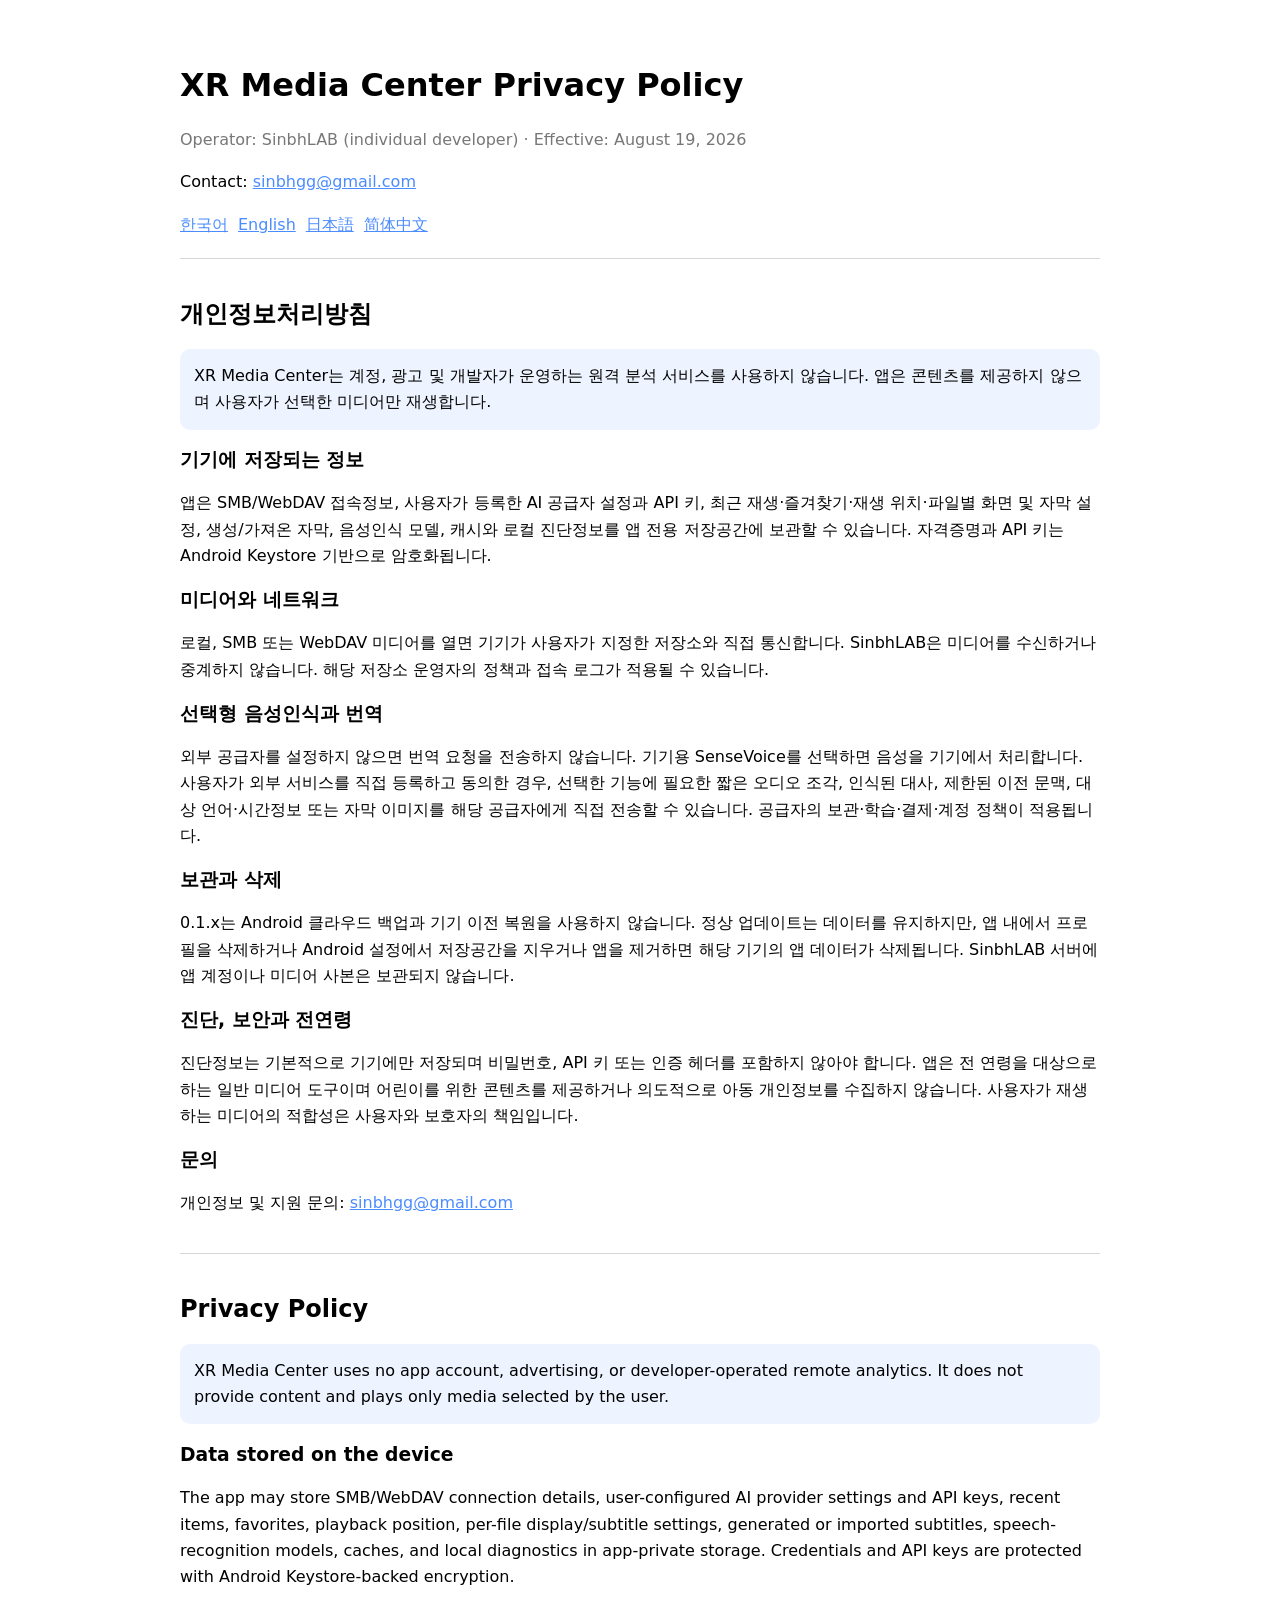
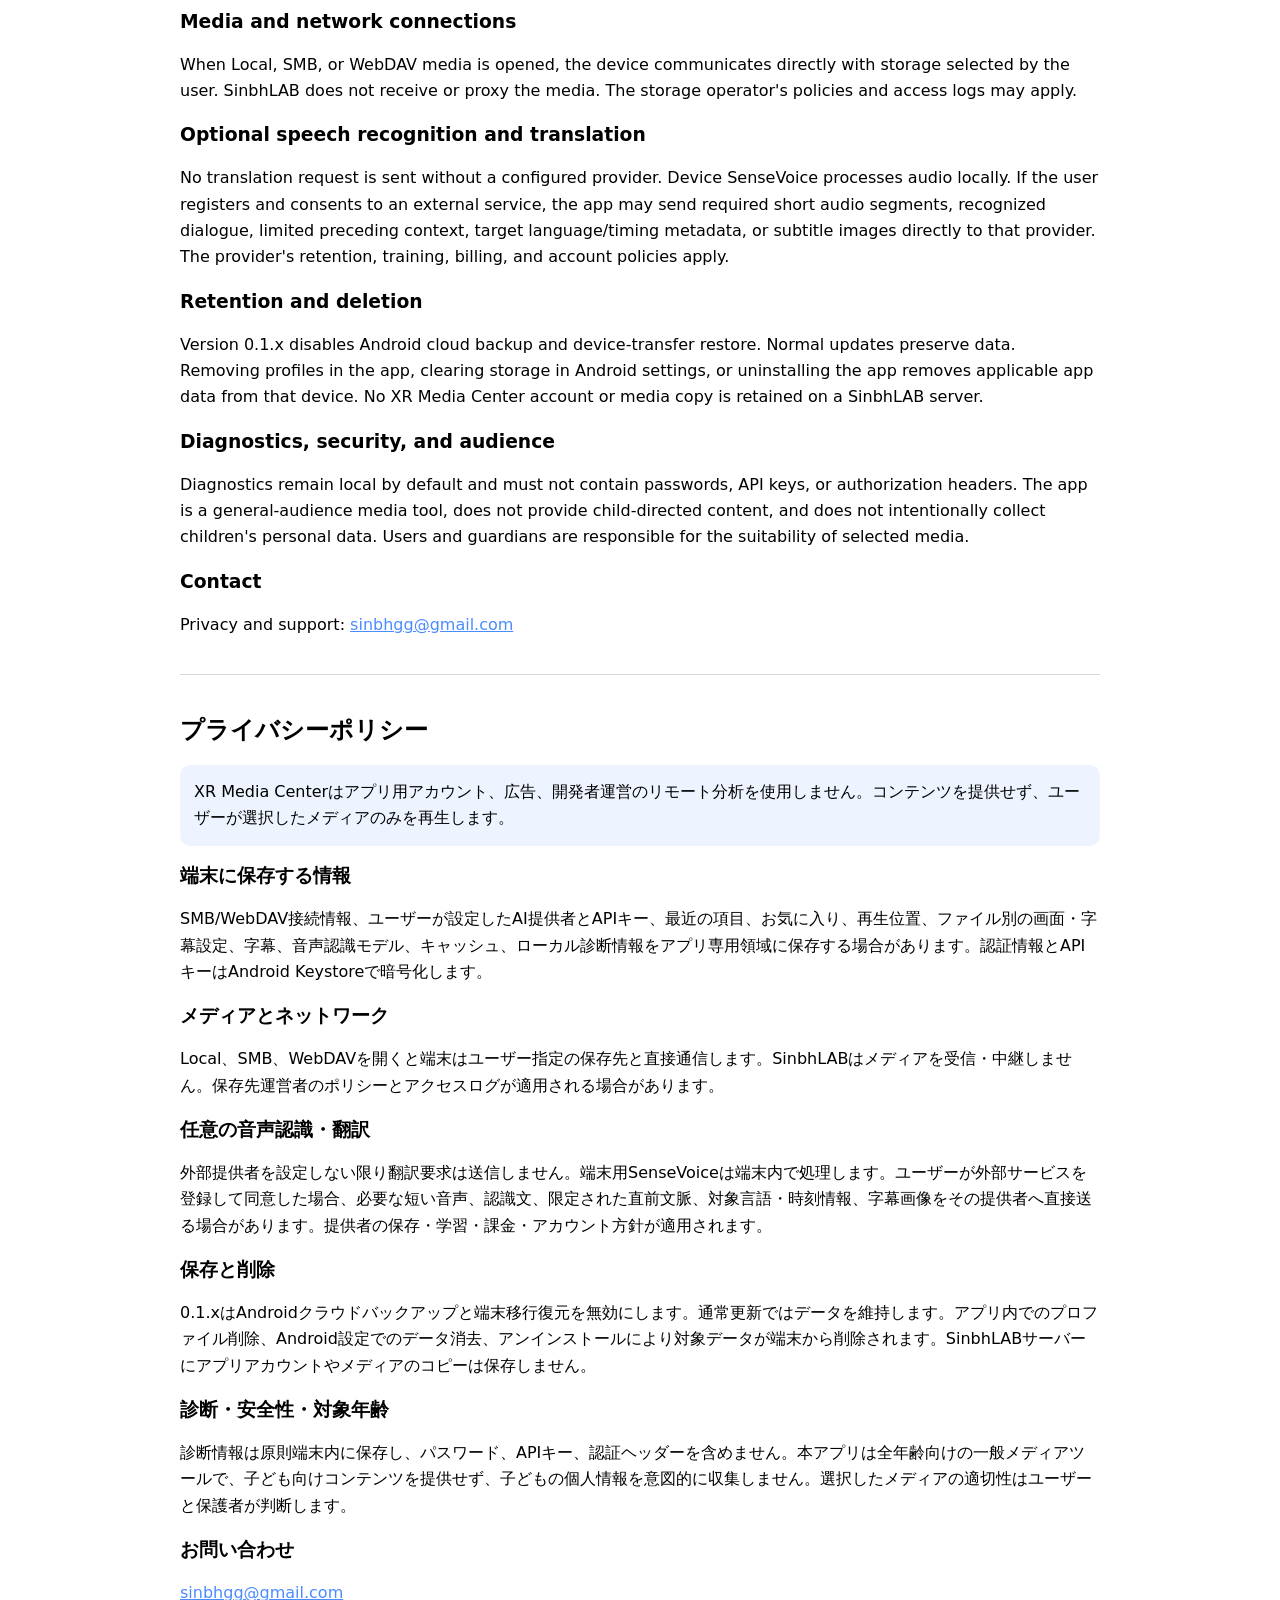
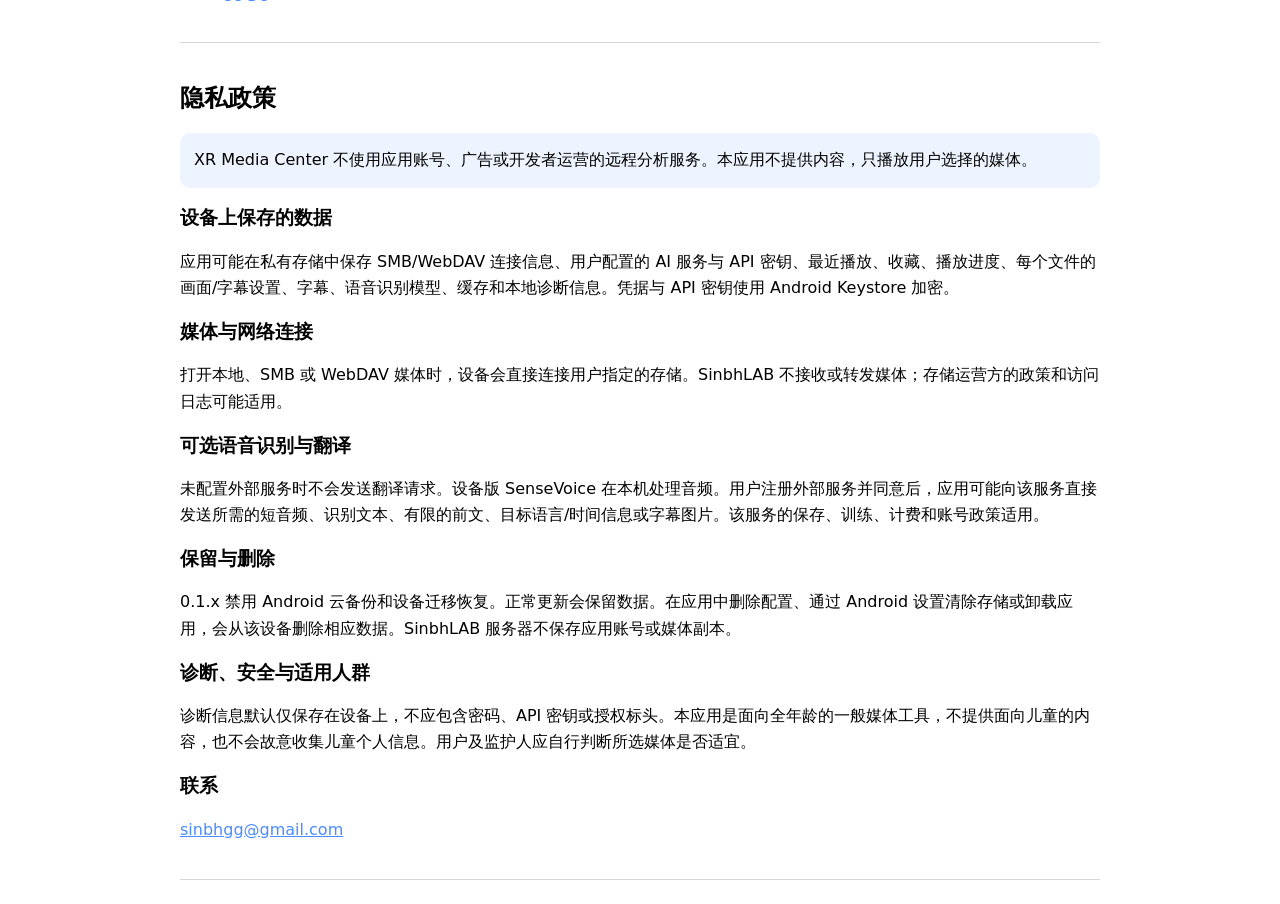
==== index.html @ d735c2ee "Publish XR Media Center privacy policy" ====
<!doctype html>
<html lang="en">
<head>
  <meta charset="utf-8">
  <meta name="viewport" content="width=device-width,initial-scale=1">
  <meta name="description" content="XR Media Center privacy policy by SinbhLAB">
  <title>XR Media Center Privacy Policy</title>
  <style>
    :root { color-scheme: light dark; font-family: system-ui, sans-serif; line-height: 1.65; }
    body { max-width: 920px; margin: 0 auto; padding: 24px; }
    header, section { padding: 20px 0; border-bottom: 1px solid #8885; }
    nav { display: flex; flex-wrap: wrap; gap: 10px; }
    a { color: #4b8cff; }
    h1, h2, h3 { line-height: 1.25; }
    .meta { color: #777; }
    .notice { padding: 14px; border-radius: 10px; background: #4b8cff18; }
  </style>
</head>
<body>
<header>
  <h1>XR Media Center Privacy Policy</h1>
  <p class="meta">Operator: SinbhLAB (individual developer) · Effective: August 19, 2026</p>
  <p>Contact: <a href="mailto:sinbhgg@gmail.com">sinbhgg@gmail.com</a></p>
  <nav>
    <a href="#ko">한국어</a><a href="#en">English</a><a href="#ja">日本語</a><a href="#zh">简体中文</a>
  </nav>
</header>

<section id="ko" lang="ko">
  <h2>개인정보처리방침</h2>
  <p class="notice">XR Media Center는 계정, 광고 및 개발자가 운영하는 원격 분석 서비스를 사용하지 않습니다. 앱은 콘텐츠를 제공하지 않으며 사용자가 선택한 미디어만 재생합니다.</p>
  <h3>기기에 저장되는 정보</h3>
  <p>앱은 SMB/WebDAV 접속정보, 사용자가 등록한 AI 공급자 설정과 API 키, 최근 재생·즐겨찾기·재생 위치·파일별 화면 및 자막 설정, 생성/가져온 자막, 음성인식 모델, 캐시와 로컬 진단정보를 앱 전용 저장공간에 보관할 수 있습니다. 자격증명과 API 키는 Android Keystore 기반으로 암호화됩니다.</p>
  <h3>미디어와 네트워크</h3>
  <p>로컬, SMB 또는 WebDAV 미디어를 열면 기기가 사용자가 지정한 저장소와 직접 통신합니다. SinbhLAB은 미디어를 수신하거나 중계하지 않습니다. 해당 저장소 운영자의 정책과 접속 로그가 적용될 수 있습니다.</p>
  <h3>선택형 음성인식과 번역</h3>
  <p>외부 공급자를 설정하지 않으면 번역 요청을 전송하지 않습니다. 기기용 SenseVoice를 선택하면 음성을 기기에서 처리합니다. 사용자가 외부 서비스를 직접 등록하고 동의한 경우, 선택한 기능에 필요한 짧은 오디오 조각, 인식된 대사, 제한된 이전 문맥, 대상 언어·시간정보 또는 자막 이미지를 해당 공급자에게 직접 전송할 수 있습니다. 공급자의 보관·학습·결제·계정 정책이 적용됩니다.</p>
  <h3>보관과 삭제</h3>
  <p>0.1.x는 Android 클라우드 백업과 기기 이전 복원을 사용하지 않습니다. 정상 업데이트는 데이터를 유지하지만, 앱 내에서 프로필을 삭제하거나 Android 설정에서 저장공간을 지우거나 앱을 제거하면 해당 기기의 앱 데이터가 삭제됩니다. SinbhLAB 서버에 앱 계정이나 미디어 사본은 보관되지 않습니다.</p>
  <h3>진단, 보안과 전연령</h3>
  <p>진단정보는 기본적으로 기기에만 저장되며 비밀번호, API 키 또는 인증 헤더를 포함하지 않아야 합니다. 앱은 전 연령을 대상으로 하는 일반 미디어 도구이며 어린이를 위한 콘텐츠를 제공하거나 의도적으로 아동 개인정보를 수집하지 않습니다. 사용자가 재생하는 미디어의 적합성은 사용자와 보호자의 책임입니다.</p>
  <h3>문의</h3><p>개인정보 및 지원 문의: <a href="mailto:sinbhgg@gmail.com">sinbhgg@gmail.com</a></p>
</section>

<section id="en" lang="en">
  <h2>Privacy Policy</h2>
  <p class="notice">XR Media Center uses no app account, advertising, or developer-operated remote analytics. It does not provide content and plays only media selected by the user.</p>
  <h3>Data stored on the device</h3>
  <p>The app may store SMB/WebDAV connection details, user-configured AI provider settings and API keys, recent items, favorites, playback position, per-file display/subtitle settings, generated or imported subtitles, speech-recognition models, caches, and local diagnostics in app-private storage. Credentials and API keys are protected with Android Keystore-backed encryption.</p>
  <h3>Media and network connections</h3>
  <p>When Local, SMB, or WebDAV media is opened, the device communicates directly with storage selected by the user. SinbhLAB does not receive or proxy the media. The storage operator's policies and access logs may apply.</p>
  <h3>Optional speech recognition and translation</h3>
  <p>No translation request is sent without a configured provider. Device SenseVoice processes audio locally. If the user registers and consents to an external service, the app may send required short audio segments, recognized dialogue, limited preceding context, target language/timing metadata, or subtitle images directly to that provider. The provider's retention, training, billing, and account policies apply.</p>
  <h3>Retention and deletion</h3>
  <p>Version 0.1.x disables Android cloud backup and device-transfer restore. Normal updates preserve data. Removing profiles in the app, clearing storage in Android settings, or uninstalling the app removes applicable app data from that device. No XR Media Center account or media copy is retained on a SinbhLAB server.</p>
  <h3>Diagnostics, security, and audience</h3>
  <p>Diagnostics remain local by default and must not contain passwords, API keys, or authorization headers. The app is a general-audience media tool, does not provide child-directed content, and does not intentionally collect children's personal data. Users and guardians are responsible for the suitability of selected media.</p>
  <h3>Contact</h3><p>Privacy and support: <a href="mailto:sinbhgg@gmail.com">sinbhgg@gmail.com</a></p>
</section>

<section id="ja" lang="ja">
  <h2>プライバシーポリシー</h2>
  <p class="notice">XR Media Centerはアプリ用アカウント、広告、開発者運営のリモート分析を使用しません。コンテンツを提供せず、ユーザーが選択したメディアのみを再生します。</p>
  <h3>端末に保存する情報</h3>
  <p>SMB/WebDAV接続情報、ユーザーが設定したAI提供者とAPIキー、最近の項目、お気に入り、再生位置、ファイル別の画面・字幕設定、字幕、音声認識モデル、キャッシュ、ローカル診断情報をアプリ専用領域に保存する場合があります。認証情報とAPIキーはAndroid Keystoreで暗号化します。</p>
  <h3>メディアとネットワーク</h3>
  <p>Local、SMB、WebDAVを開くと端末はユーザー指定の保存先と直接通信します。SinbhLABはメディアを受信・中継しません。保存先運営者のポリシーとアクセスログが適用される場合があります。</p>
  <h3>任意の音声認識・翻訳</h3>
  <p>外部提供者を設定しない限り翻訳要求は送信しません。端末用SenseVoiceは端末内で処理します。ユーザーが外部サービスを登録して同意した場合、必要な短い音声、認識文、限定された直前文脈、対象言語・時刻情報、字幕画像をその提供者へ直接送る場合があります。提供者の保存・学習・課金・アカウント方針が適用されます。</p>
  <h3>保存と削除</h3>
  <p>0.1.xはAndroidクラウドバックアップと端末移行復元を無効にします。通常更新ではデータを維持します。アプリ内でのプロファイル削除、Android設定でのデータ消去、アンインストールにより対象データが端末から削除されます。SinbhLABサーバーにアプリアカウントやメディアのコピーは保存しません。</p>
  <h3>診断・安全性・対象年齢</h3>
  <p>診断情報は原則端末内に保存し、パスワード、APIキー、認証ヘッダーを含めません。本アプリは全年齢向けの一般メディアツールで、子ども向けコンテンツを提供せず、子どもの個人情報を意図的に収集しません。選択したメディアの適切性はユーザーと保護者が判断します。</p>
  <h3>お問い合わせ</h3><p><a href="mailto:sinbhgg@gmail.com">sinbhgg@gmail.com</a></p>
</section>

<section id="zh" lang="zh-CN">
  <h2>隐私政策</h2>
  <p class="notice">XR Media Center 不使用应用账号、广告或开发者运营的远程分析服务。本应用不提供内容，只播放用户选择的媒体。</p>
  <h3>设备上保存的数据</h3>
  <p>应用可能在私有存储中保存 SMB/WebDAV 连接信息、用户配置的 AI 服务与 API 密钥、最近播放、收藏、播放进度、每个文件的画面/字幕设置、字幕、语音识别模型、缓存和本地诊断信息。凭据与 API 密钥使用 Android Keystore 加密。</p>
  <h3>媒体与网络连接</h3>
  <p>打开本地、SMB 或 WebDAV 媒体时，设备会直接连接用户指定的存储。SinbhLAB 不接收或转发媒体；存储运营方的政策和访问日志可能适用。</p>
  <h3>可选语音识别与翻译</h3>
  <p>未配置外部服务时不会发送翻译请求。设备版 SenseVoice 在本机处理音频。用户注册外部服务并同意后，应用可能向该服务直接发送所需的短音频、识别文本、有限的前文、目标语言/时间信息或字幕图片。该服务的保存、训练、计费和账号政策适用。</p>
  <h3>保留与删除</h3>
  <p>0.1.x 禁用 Android 云备份和设备迁移恢复。正常更新会保留数据。在应用中删除配置、通过 Android 设置清除存储或卸载应用，会从该设备删除相应数据。SinbhLAB 服务器不保存应用账号或媒体副本。</p>
  <h3>诊断、安全与适用人群</h3>
  <p>诊断信息默认仅保存在设备上，不应包含密码、API 密钥或授权标头。本应用是面向全年龄的一般媒体工具，不提供面向儿童的内容，也不会故意收集儿童个人信息。用户及监护人应自行判断所选媒体是否适宜。</p>
  <h3>联系</h3><p><a href="mailto:sinbhgg@gmail.com">sinbhgg@gmail.com</a></p>
</section>
</body>
</html>
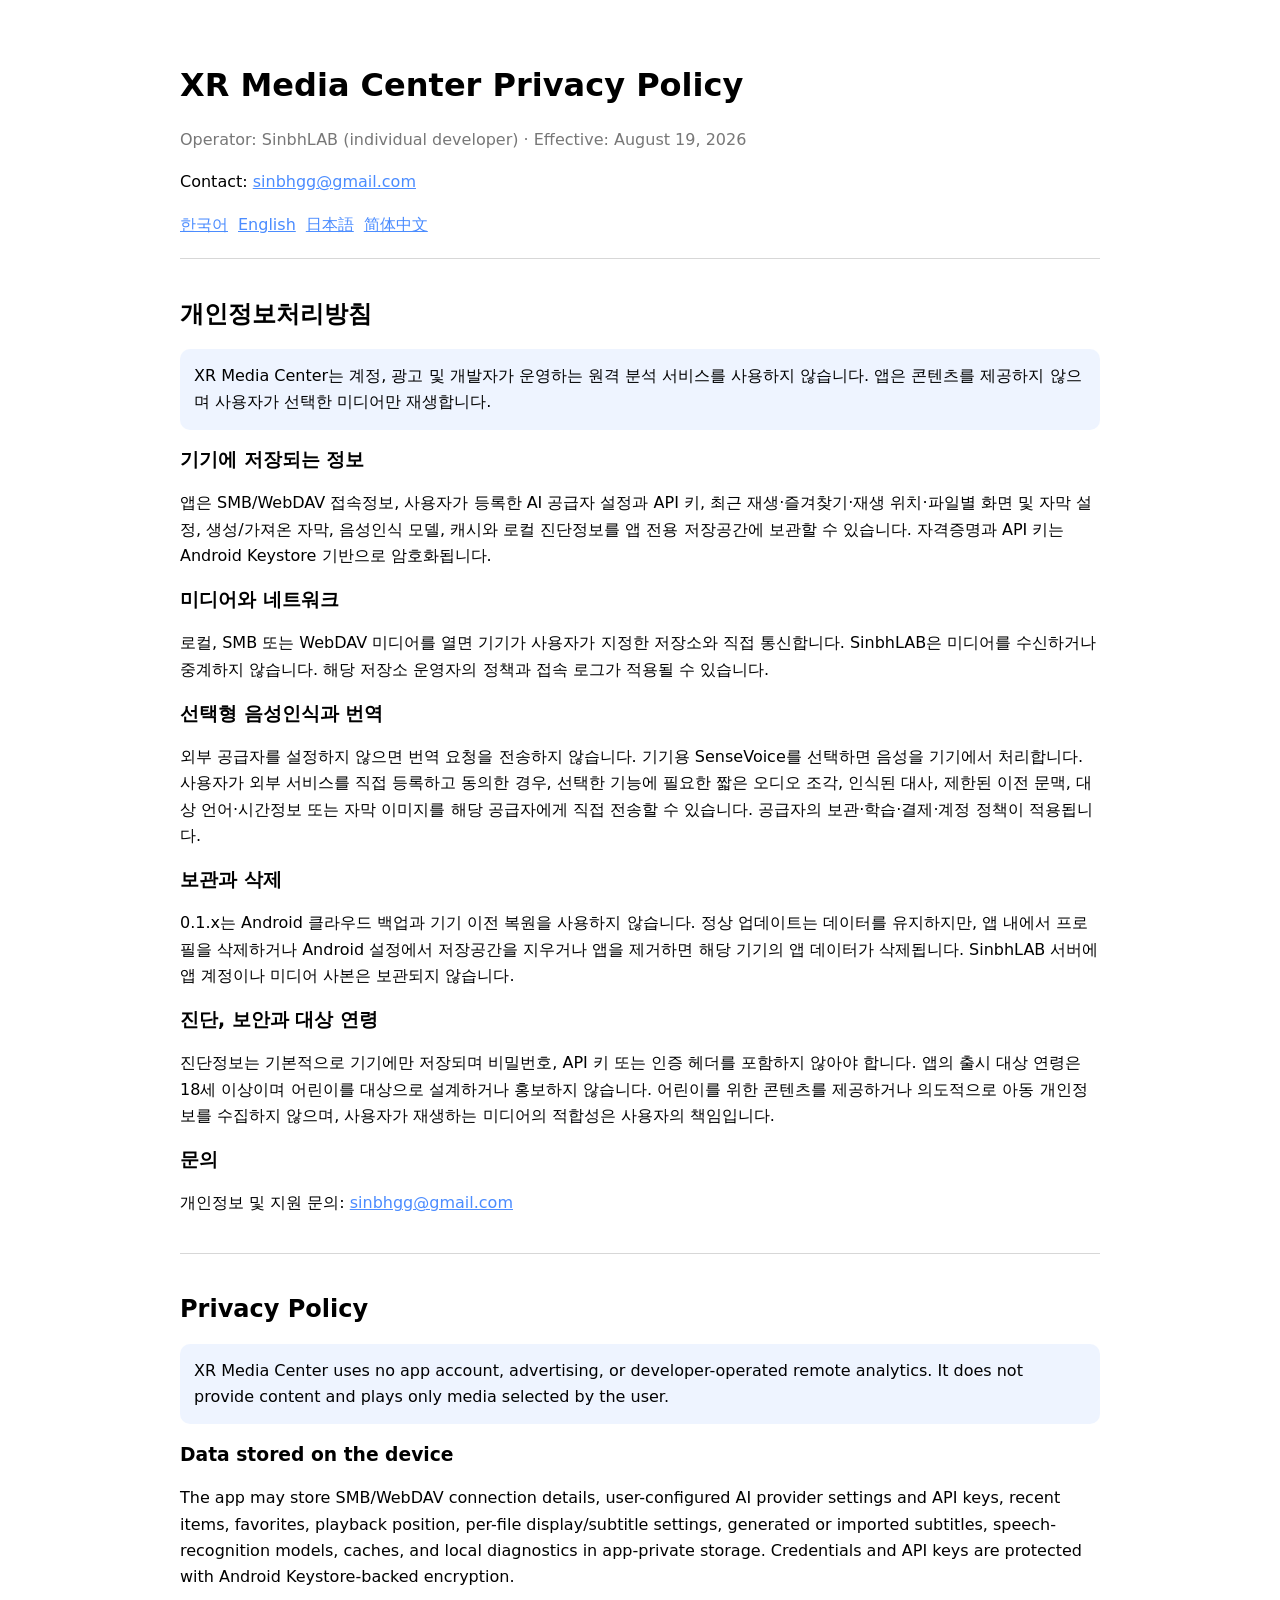
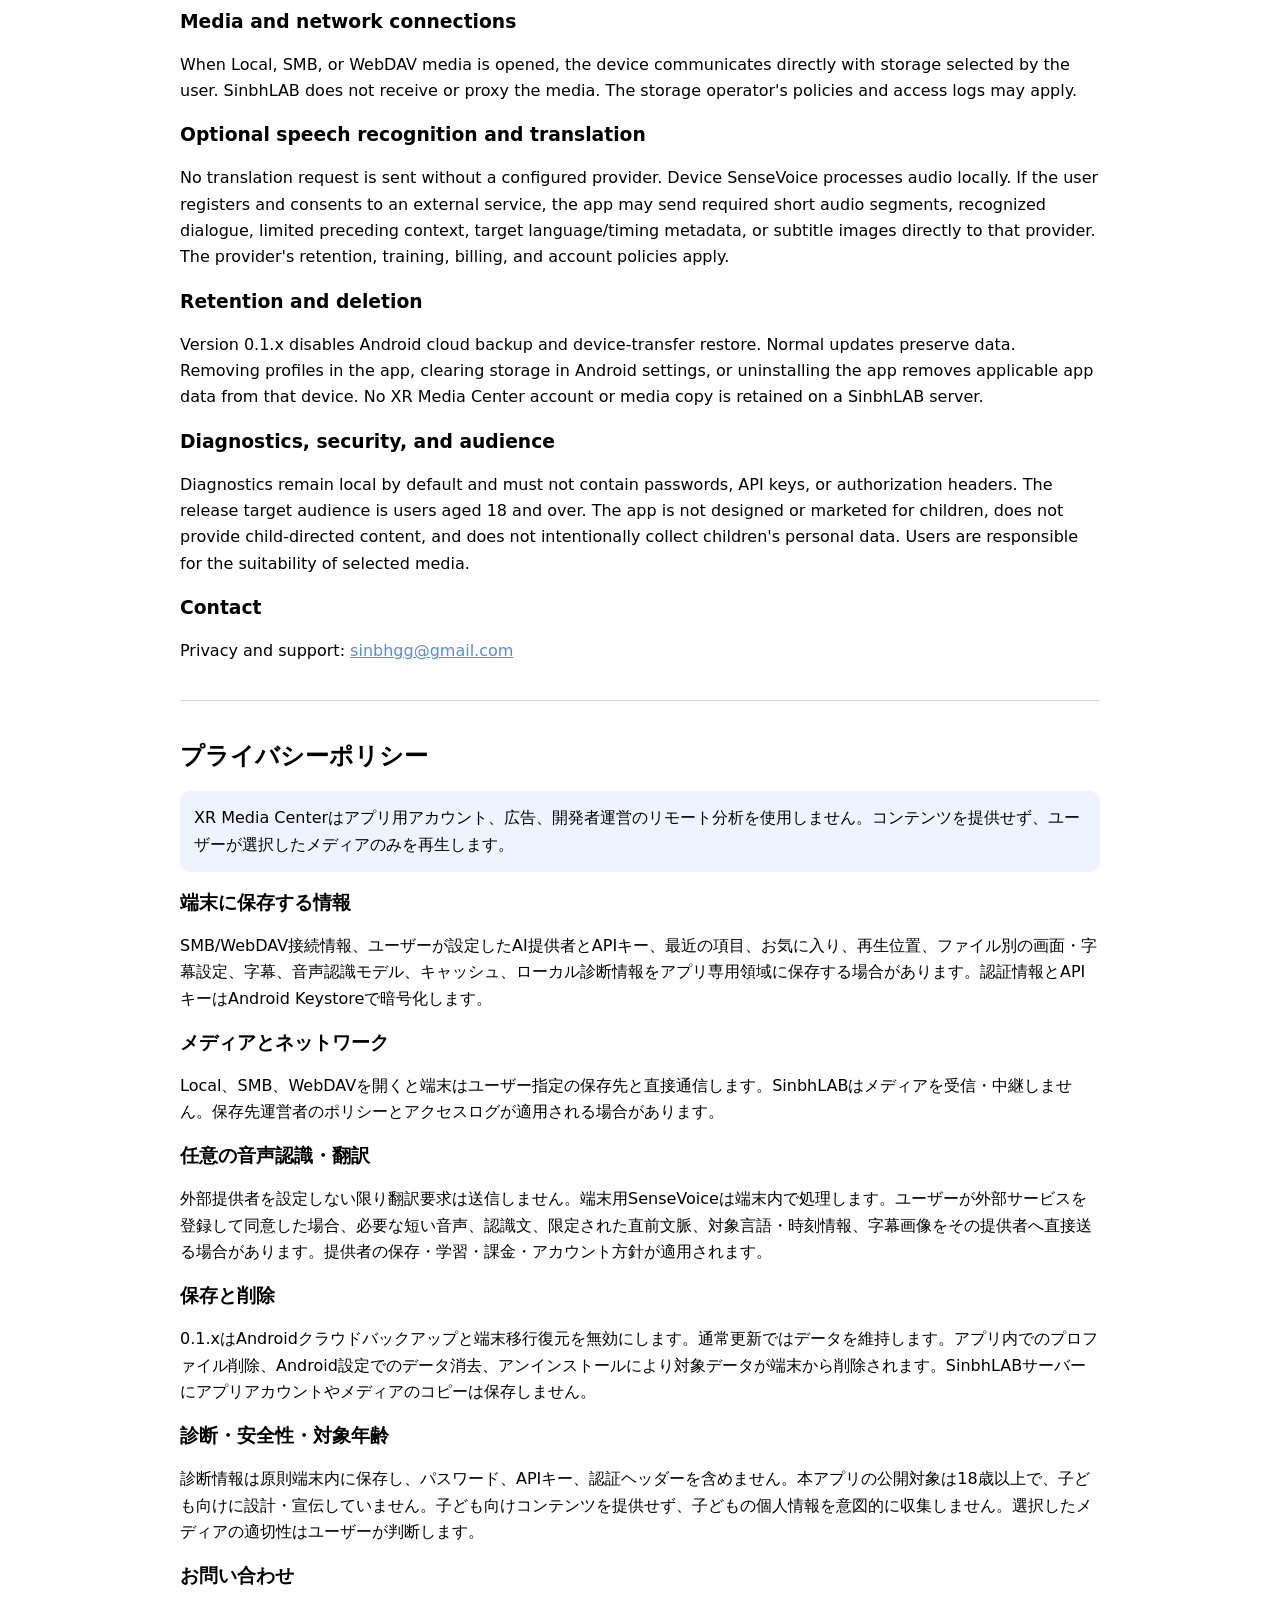
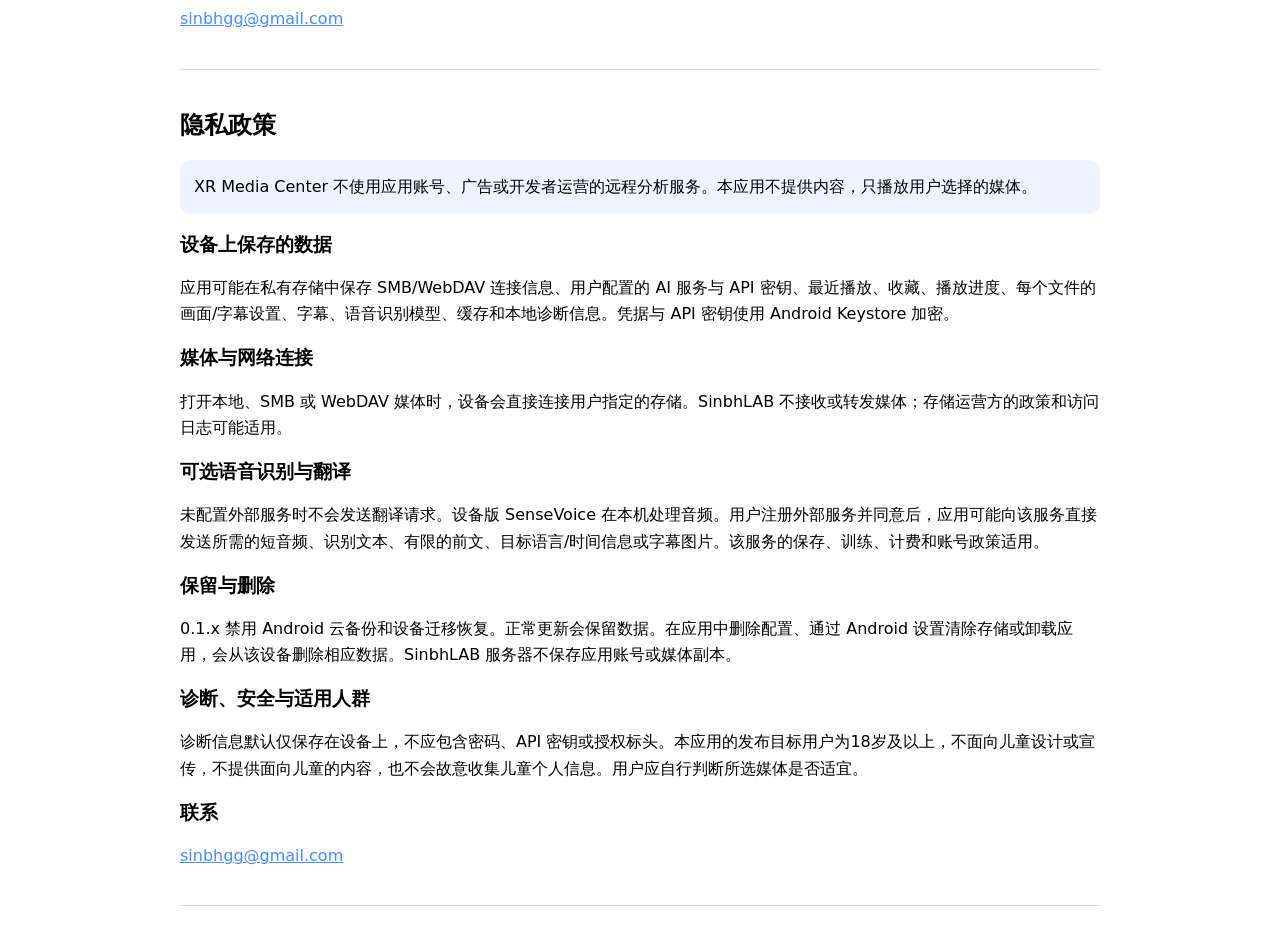
==== commit ecfa6086: "Set XR Media Center target audience to 18+" ====
--- a/index.html
+++ b/index.html
@@ -37,8 +37,8 @@
   <p>외부 공급자를 설정하지 않으면 번역 요청을 전송하지 않습니다. 기기용 SenseVoice를 선택하면 음성을 기기에서 처리합니다. 사용자가 외부 서비스를 직접 등록하고 동의한 경우, 선택한 기능에 필요한 짧은 오디오 조각, 인식된 대사, 제한된 이전 문맥, 대상 언어·시간정보 또는 자막 이미지를 해당 공급자에게 직접 전송할 수 있습니다. 공급자의 보관·학습·결제·계정 정책이 적용됩니다.</p>
   <h3>보관과 삭제</h3>
   <p>0.1.x는 Android 클라우드 백업과 기기 이전 복원을 사용하지 않습니다. 정상 업데이트는 데이터를 유지하지만, 앱 내에서 프로필을 삭제하거나 Android 설정에서 저장공간을 지우거나 앱을 제거하면 해당 기기의 앱 데이터가 삭제됩니다. SinbhLAB 서버에 앱 계정이나 미디어 사본은 보관되지 않습니다.</p>
-  <h3>진단, 보안과 전연령</h3>
-  <p>진단정보는 기본적으로 기기에만 저장되며 비밀번호, API 키 또는 인증 헤더를 포함하지 않아야 합니다. 앱은 전 연령을 대상으로 하는 일반 미디어 도구이며 어린이를 위한 콘텐츠를 제공하거나 의도적으로 아동 개인정보를 수집하지 않습니다. 사용자가 재생하는 미디어의 적합성은 사용자와 보호자의 책임입니다.</p>
+  <h3>진단, 보안과 대상 연령</h3>
+  <p>진단정보는 기본적으로 기기에만 저장되며 비밀번호, API 키 또는 인증 헤더를 포함하지 않아야 합니다. 앱의 출시 대상 연령은 18세 이상이며 어린이를 대상으로 설계하거나 홍보하지 않습니다. 어린이를 위한 콘텐츠를 제공하거나 의도적으로 아동 개인정보를 수집하지 않으며, 사용자가 재생하는 미디어의 적합성은 사용자의 책임입니다.</p>
   <h3>문의</h3><p>개인정보 및 지원 문의: <a href="mailto:sinbhgg@gmail.com">sinbhgg@gmail.com</a></p>
 </section>
 
@@ -54,7 +54,7 @@
   <h3>Retention and deletion</h3>
   <p>Version 0.1.x disables Android cloud backup and device-transfer restore. Normal updates preserve data. Removing profiles in the app, clearing storage in Android settings, or uninstalling the app removes applicable app data from that device. No XR Media Center account or media copy is retained on a SinbhLAB server.</p>
   <h3>Diagnostics, security, and audience</h3>
-  <p>Diagnostics remain local by default and must not contain passwords, API keys, or authorization headers. The app is a general-audience media tool, does not provide child-directed content, and does not intentionally collect children's personal data. Users and guardians are responsible for the suitability of selected media.</p>
+  <p>Diagnostics remain local by default and must not contain passwords, API keys, or authorization headers. The release target audience is users aged 18 and over. The app is not designed or marketed for children, does not provide child-directed content, and does not intentionally collect children's personal data. Users are responsible for the suitability of selected media.</p>
   <h3>Contact</h3><p>Privacy and support: <a href="mailto:sinbhgg@gmail.com">sinbhgg@gmail.com</a></p>
 </section>
 
@@ -70,7 +70,7 @@
   <h3>保存と削除</h3>
   <p>0.1.xはAndroidクラウドバックアップと端末移行復元を無効にします。通常更新ではデータを維持します。アプリ内でのプロファイル削除、Android設定でのデータ消去、アンインストールにより対象データが端末から削除されます。SinbhLABサーバーにアプリアカウントやメディアのコピーは保存しません。</p>
   <h3>診断・安全性・対象年齢</h3>
-  <p>診断情報は原則端末内に保存し、パスワード、APIキー、認証ヘッダーを含めません。本アプリは全年齢向けの一般メディアツールで、子ども向けコンテンツを提供せず、子どもの個人情報を意図的に収集しません。選択したメディアの適切性はユーザーと保護者が判断します。</p>
+  <p>診断情報は原則端末内に保存し、パスワード、APIキー、認証ヘッダーを含めません。本アプリの公開対象は18歳以上で、子ども向けに設計・宣伝していません。子ども向けコンテンツを提供せず、子どもの個人情報を意図的に収集しません。選択したメディアの適切性はユーザーが判断します。</p>
   <h3>お問い合わせ</h3><p><a href="mailto:sinbhgg@gmail.com">sinbhgg@gmail.com</a></p>
 </section>
 
@@ -86,7 +86,7 @@
   <h3>保留与删除</h3>
   <p>0.1.x 禁用 Android 云备份和设备迁移恢复。正常更新会保留数据。在应用中删除配置、通过 Android 设置清除存储或卸载应用，会从该设备删除相应数据。SinbhLAB 服务器不保存应用账号或媒体副本。</p>
   <h3>诊断、安全与适用人群</h3>
-  <p>诊断信息默认仅保存在设备上，不应包含密码、API 密钥或授权标头。本应用是面向全年龄的一般媒体工具，不提供面向儿童的内容，也不会故意收集儿童个人信息。用户及监护人应自行判断所选媒体是否适宜。</p>
+  <p>诊断信息默认仅保存在设备上，不应包含密码、API 密钥或授权标头。本应用的发布目标用户为18岁及以上，不面向儿童设计或宣传，不提供面向儿童的内容，也不会故意收集儿童个人信息。用户应自行判断所选媒体是否适宜。</p>
   <h3>联系</h3><p><a href="mailto:sinbhgg@gmail.com">sinbhgg@gmail.com</a></p>
 </section>
 </body>
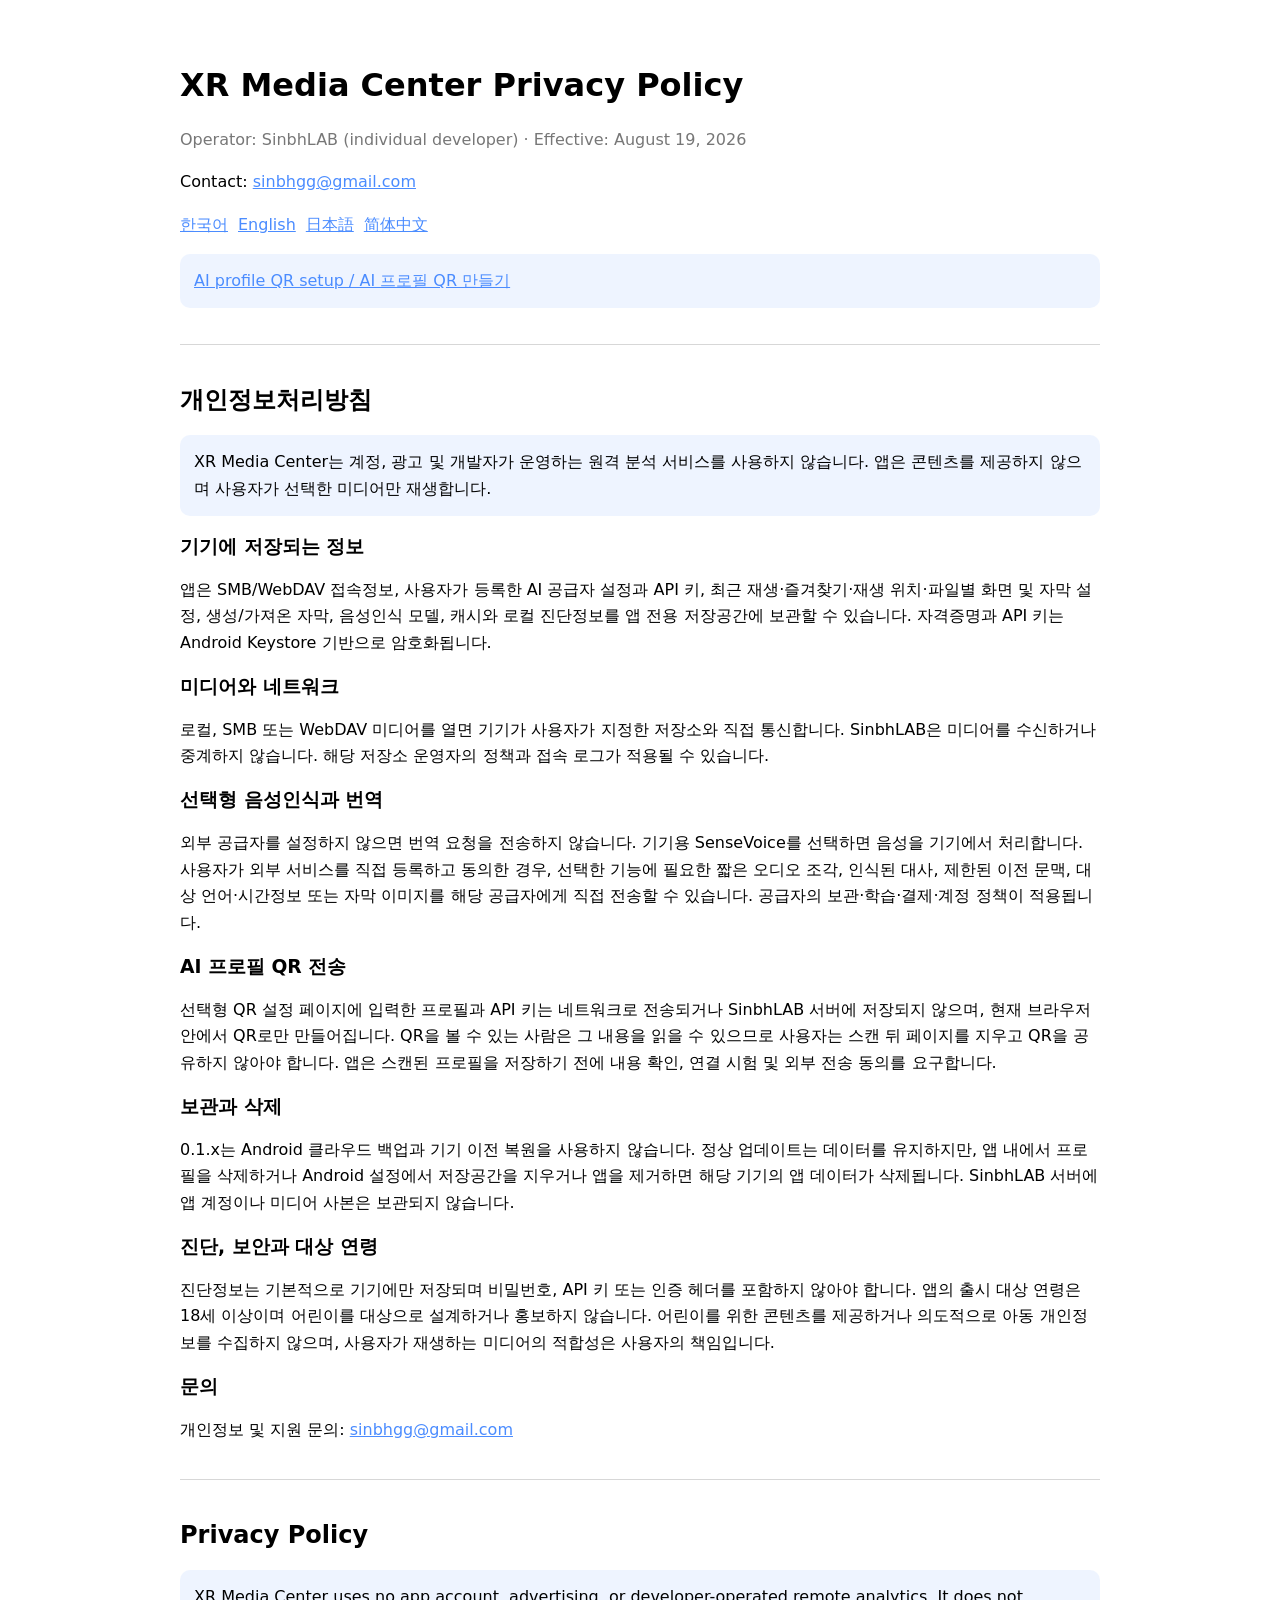
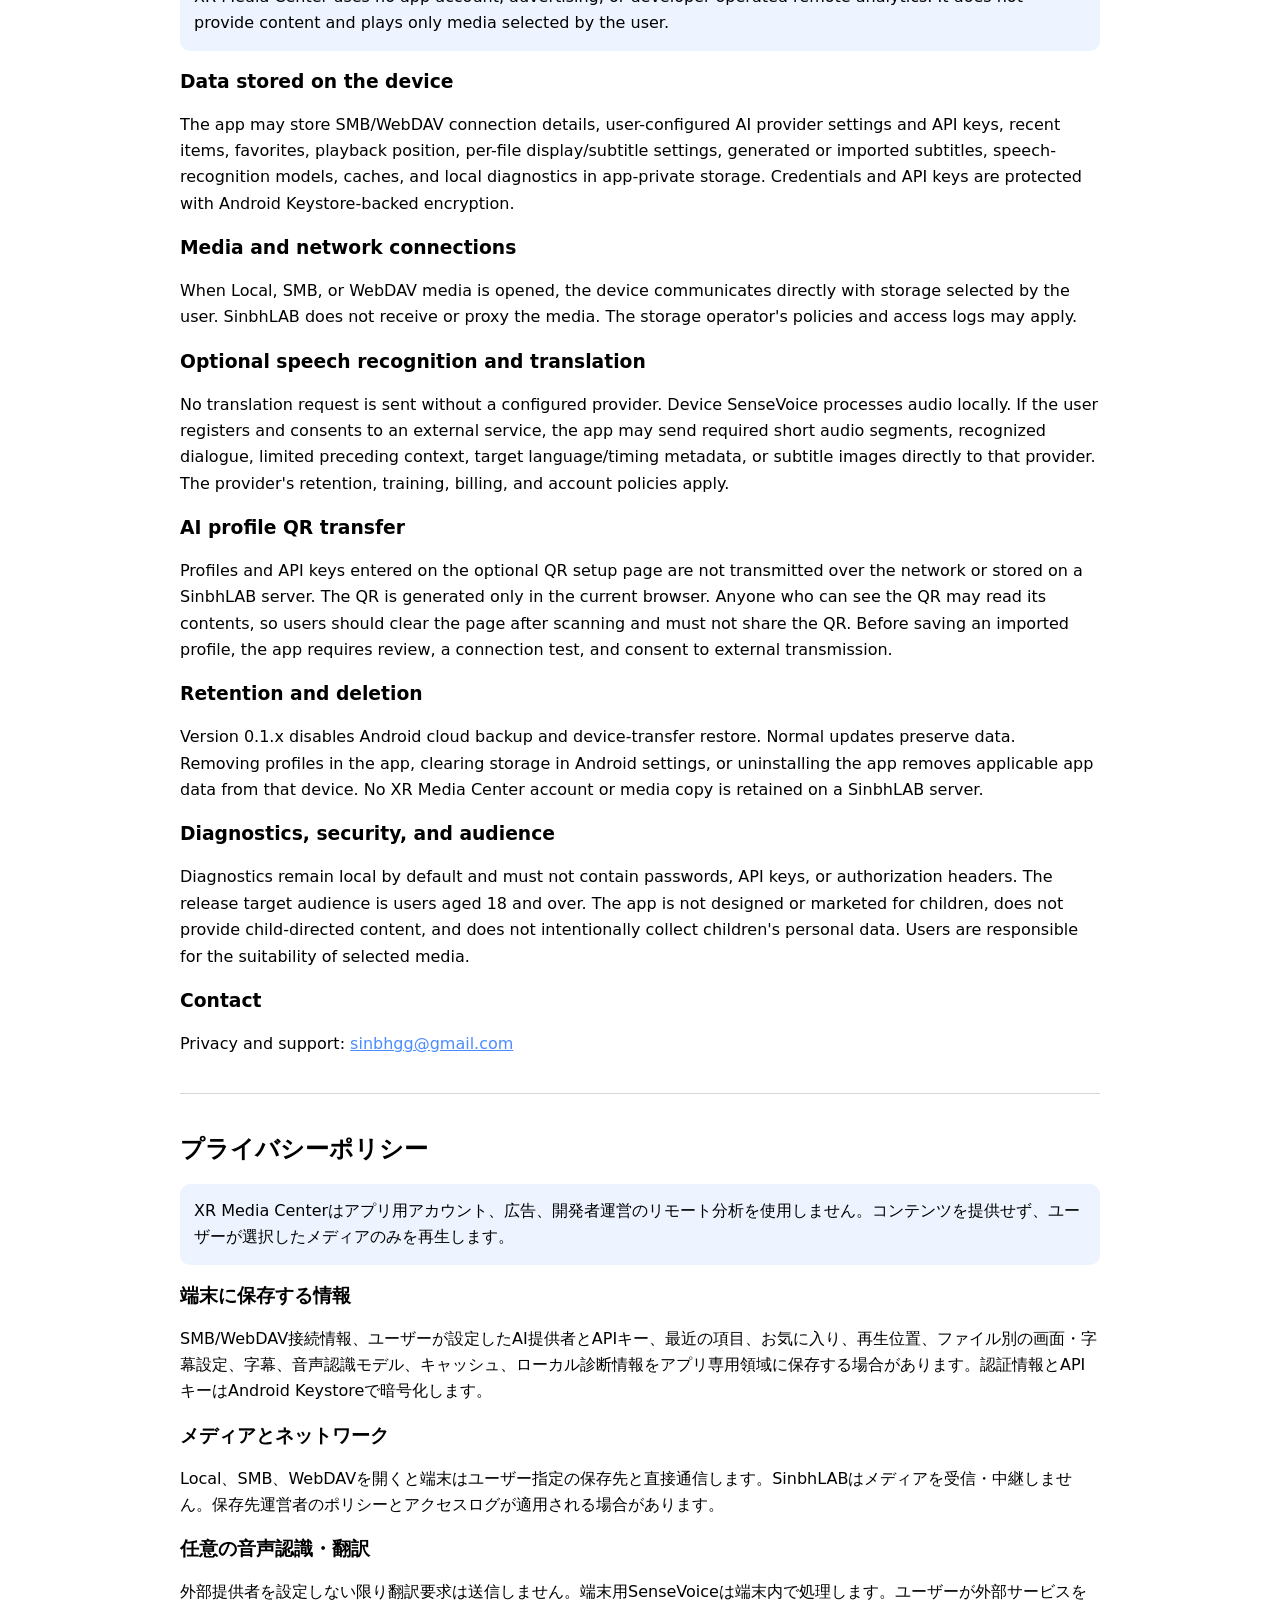
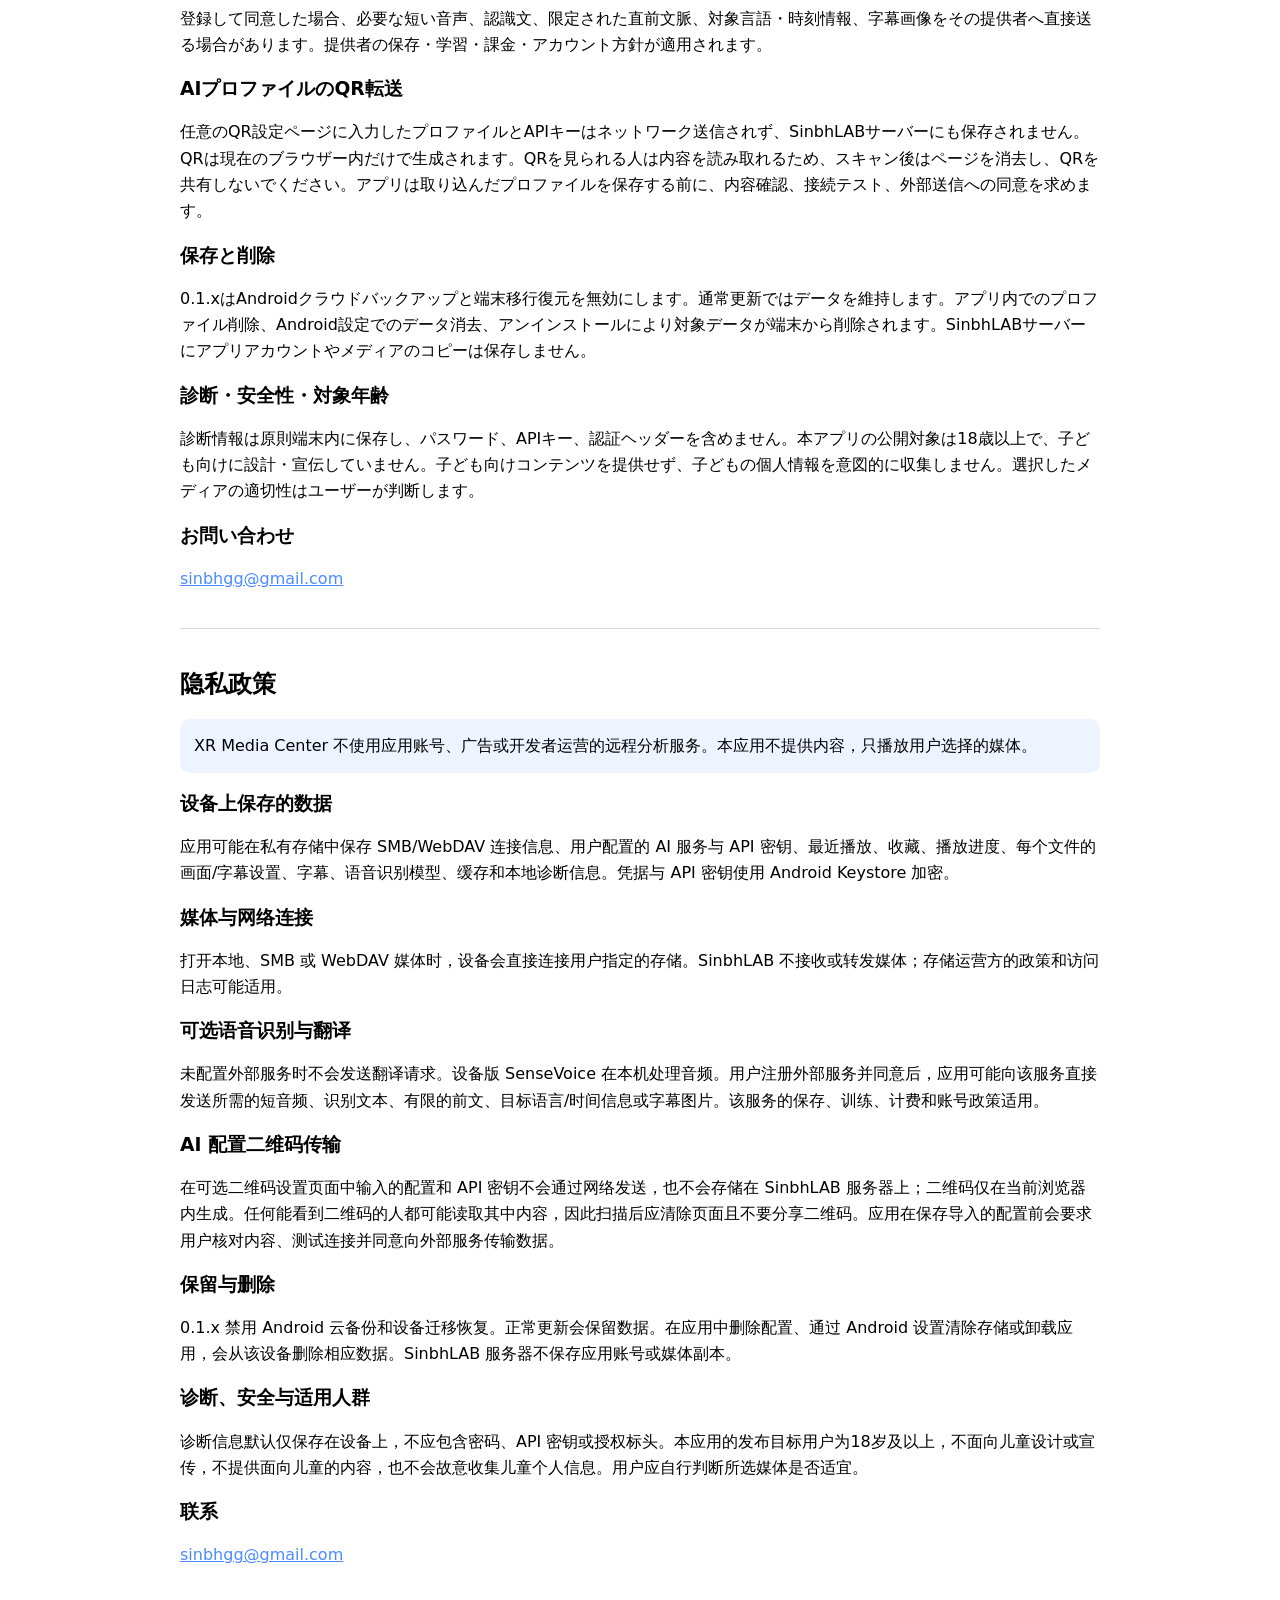
==== commit f31181ea: "Add local-only AI profile QR setup" ====
--- a/index.html
+++ b/index.html
@@ -24,6 +24,7 @@
   <nav>
     <a href="#ko">한국어</a><a href="#en">English</a><a href="#ja">日本語</a><a href="#zh">简体中文</a>
   </nav>
+  <p class="notice"><a href="profile-setup/">AI profile QR setup / AI 프로필 QR 만들기</a></p>
 </header>
 
 <section id="ko" lang="ko">
@@ -35,6 +36,8 @@
   <p>로컬, SMB 또는 WebDAV 미디어를 열면 기기가 사용자가 지정한 저장소와 직접 통신합니다. SinbhLAB은 미디어를 수신하거나 중계하지 않습니다. 해당 저장소 운영자의 정책과 접속 로그가 적용될 수 있습니다.</p>
   <h3>선택형 음성인식과 번역</h3>
   <p>외부 공급자를 설정하지 않으면 번역 요청을 전송하지 않습니다. 기기용 SenseVoice를 선택하면 음성을 기기에서 처리합니다. 사용자가 외부 서비스를 직접 등록하고 동의한 경우, 선택한 기능에 필요한 짧은 오디오 조각, 인식된 대사, 제한된 이전 문맥, 대상 언어·시간정보 또는 자막 이미지를 해당 공급자에게 직접 전송할 수 있습니다. 공급자의 보관·학습·결제·계정 정책이 적용됩니다.</p>
+  <h3>AI 프로필 QR 전송</h3>
+  <p>선택형 QR 설정 페이지에 입력한 프로필과 API 키는 네트워크로 전송되거나 SinbhLAB 서버에 저장되지 않으며, 현재 브라우저 안에서 QR로만 만들어집니다. QR을 볼 수 있는 사람은 그 내용을 읽을 수 있으므로 사용자는 스캔 뒤 페이지를 지우고 QR을 공유하지 않아야 합니다. 앱은 스캔된 프로필을 저장하기 전에 내용 확인, 연결 시험 및 외부 전송 동의를 요구합니다.</p>
   <h3>보관과 삭제</h3>
   <p>0.1.x는 Android 클라우드 백업과 기기 이전 복원을 사용하지 않습니다. 정상 업데이트는 데이터를 유지하지만, 앱 내에서 프로필을 삭제하거나 Android 설정에서 저장공간을 지우거나 앱을 제거하면 해당 기기의 앱 데이터가 삭제됩니다. SinbhLAB 서버에 앱 계정이나 미디어 사본은 보관되지 않습니다.</p>
   <h3>진단, 보안과 대상 연령</h3>
@@ -51,6 +54,8 @@
   <p>When Local, SMB, or WebDAV media is opened, the device communicates directly with storage selected by the user. SinbhLAB does not receive or proxy the media. The storage operator's policies and access logs may apply.</p>
   <h3>Optional speech recognition and translation</h3>
   <p>No translation request is sent without a configured provider. Device SenseVoice processes audio locally. If the user registers and consents to an external service, the app may send required short audio segments, recognized dialogue, limited preceding context, target language/timing metadata, or subtitle images directly to that provider. The provider's retention, training, billing, and account policies apply.</p>
+  <h3>AI profile QR transfer</h3>
+  <p>Profiles and API keys entered on the optional QR setup page are not transmitted over the network or stored on a SinbhLAB server. The QR is generated only in the current browser. Anyone who can see the QR may read its contents, so users should clear the page after scanning and must not share the QR. Before saving an imported profile, the app requires review, a connection test, and consent to external transmission.</p>
   <h3>Retention and deletion</h3>
   <p>Version 0.1.x disables Android cloud backup and device-transfer restore. Normal updates preserve data. Removing profiles in the app, clearing storage in Android settings, or uninstalling the app removes applicable app data from that device. No XR Media Center account or media copy is retained on a SinbhLAB server.</p>
   <h3>Diagnostics, security, and audience</h3>
@@ -67,6 +72,8 @@
   <p>Local、SMB、WebDAVを開くと端末はユーザー指定の保存先と直接通信します。SinbhLABはメディアを受信・中継しません。保存先運営者のポリシーとアクセスログが適用される場合があります。</p>
   <h3>任意の音声認識・翻訳</h3>
   <p>外部提供者を設定しない限り翻訳要求は送信しません。端末用SenseVoiceは端末内で処理します。ユーザーが外部サービスを登録して同意した場合、必要な短い音声、認識文、限定された直前文脈、対象言語・時刻情報、字幕画像をその提供者へ直接送る場合があります。提供者の保存・学習・課金・アカウント方針が適用されます。</p>
+  <h3>AIプロファイルのQR転送</h3>
+  <p>任意のQR設定ページに入力したプロファイルとAPIキーはネットワーク送信されず、SinbhLABサーバーにも保存されません。QRは現在のブラウザー内だけで生成されます。QRを見られる人は内容を読み取れるため、スキャン後はページを消去し、QRを共有しないでください。アプリは取り込んだプロファイルを保存する前に、内容確認、接続テスト、外部送信への同意を求めます。</p>
   <h3>保存と削除</h3>
   <p>0.1.xはAndroidクラウドバックアップと端末移行復元を無効にします。通常更新ではデータを維持します。アプリ内でのプロファイル削除、Android設定でのデータ消去、アンインストールにより対象データが端末から削除されます。SinbhLABサーバーにアプリアカウントやメディアのコピーは保存しません。</p>
   <h3>診断・安全性・対象年齢</h3>
@@ -83,6 +90,8 @@
   <p>打开本地、SMB 或 WebDAV 媒体时，设备会直接连接用户指定的存储。SinbhLAB 不接收或转发媒体；存储运营方的政策和访问日志可能适用。</p>
   <h3>可选语音识别与翻译</h3>
   <p>未配置外部服务时不会发送翻译请求。设备版 SenseVoice 在本机处理音频。用户注册外部服务并同意后，应用可能向该服务直接发送所需的短音频、识别文本、有限的前文、目标语言/时间信息或字幕图片。该服务的保存、训练、计费和账号政策适用。</p>
+  <h3>AI 配置二维码传输</h3>
+  <p>在可选二维码设置页面中输入的配置和 API 密钥不会通过网络发送，也不会存储在 SinbhLAB 服务器上；二维码仅在当前浏览器内生成。任何能看到二维码的人都可能读取其中内容，因此扫描后应清除页面且不要分享二维码。应用在保存导入的配置前会要求用户核对内容、测试连接并同意向外部服务传输数据。</p>
   <h3>保留与删除</h3>
   <p>0.1.x 禁用 Android 云备份和设备迁移恢复。正常更新会保留数据。在应用中删除配置、通过 Android 设置清除存储或卸载应用，会从该设备删除相应数据。SinbhLAB 服务器不保存应用账号或媒体副本。</p>
   <h3>诊断、安全与适用人群</h3>
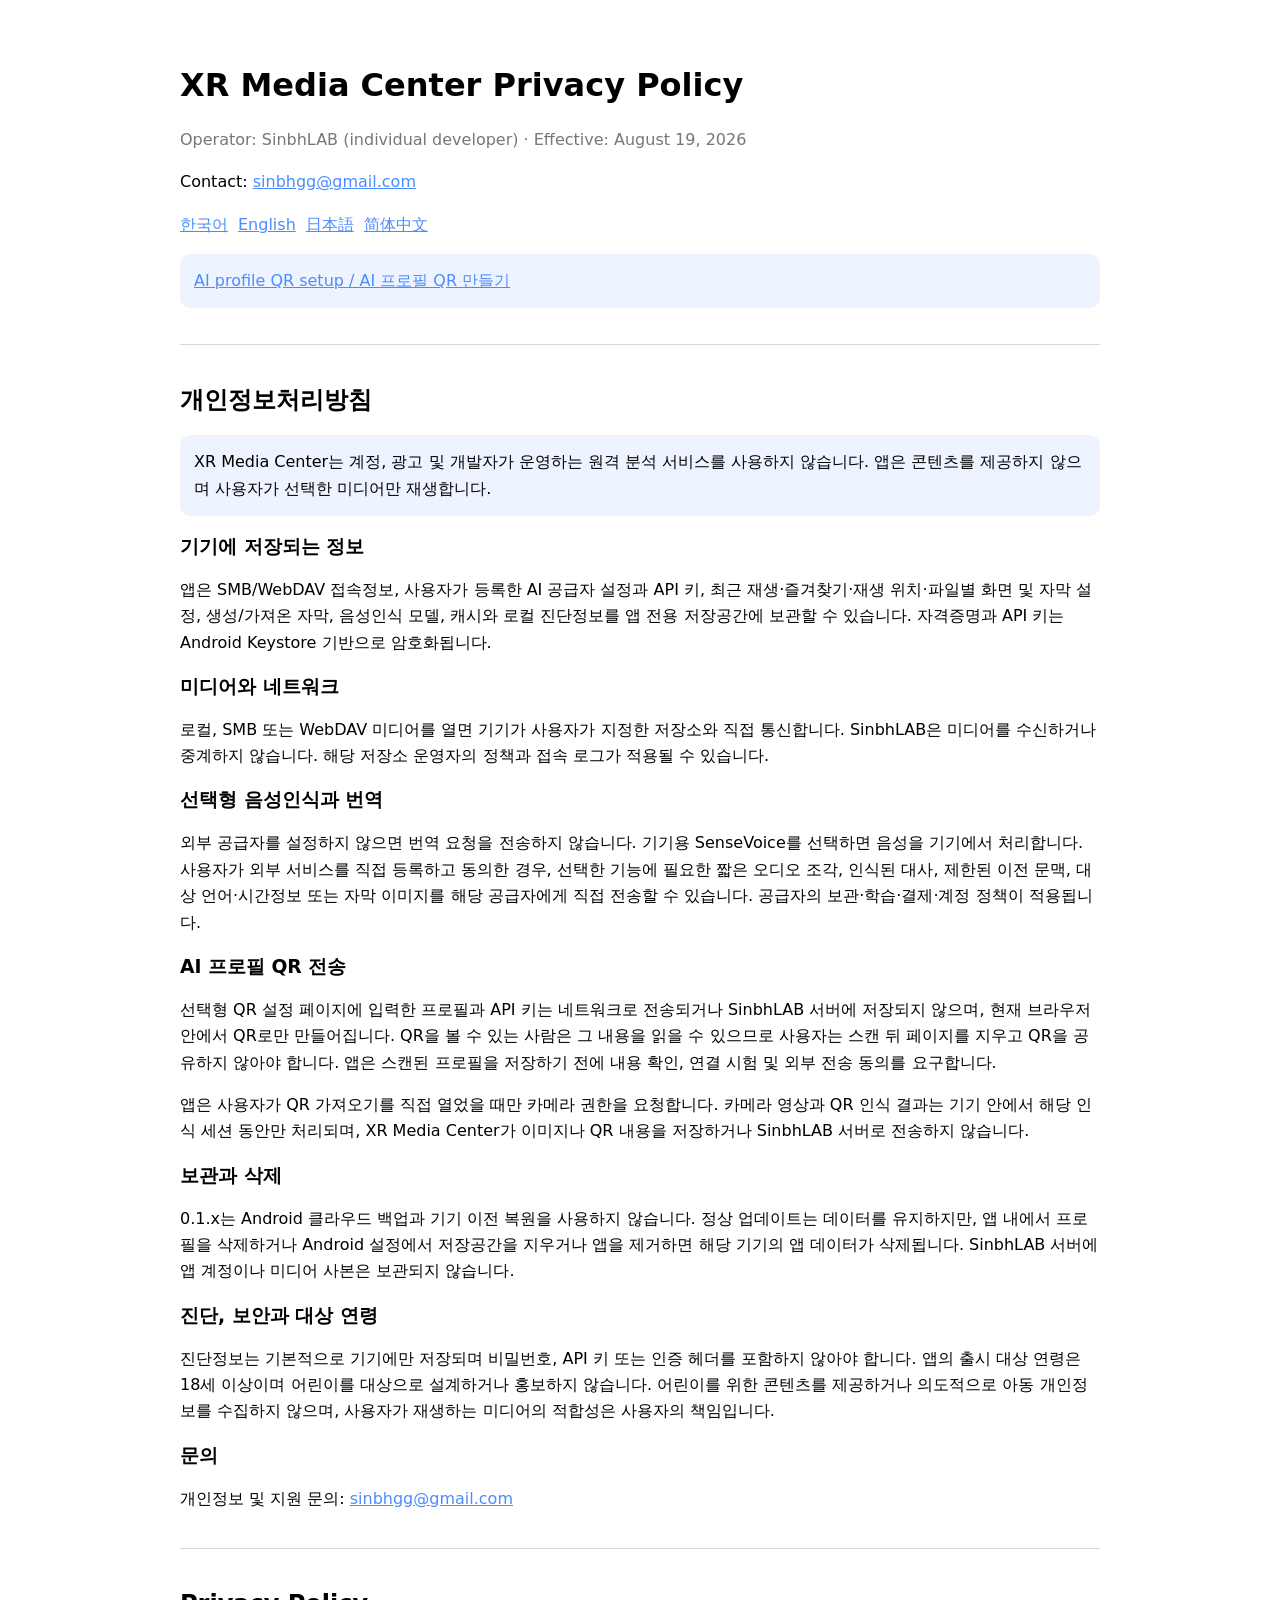
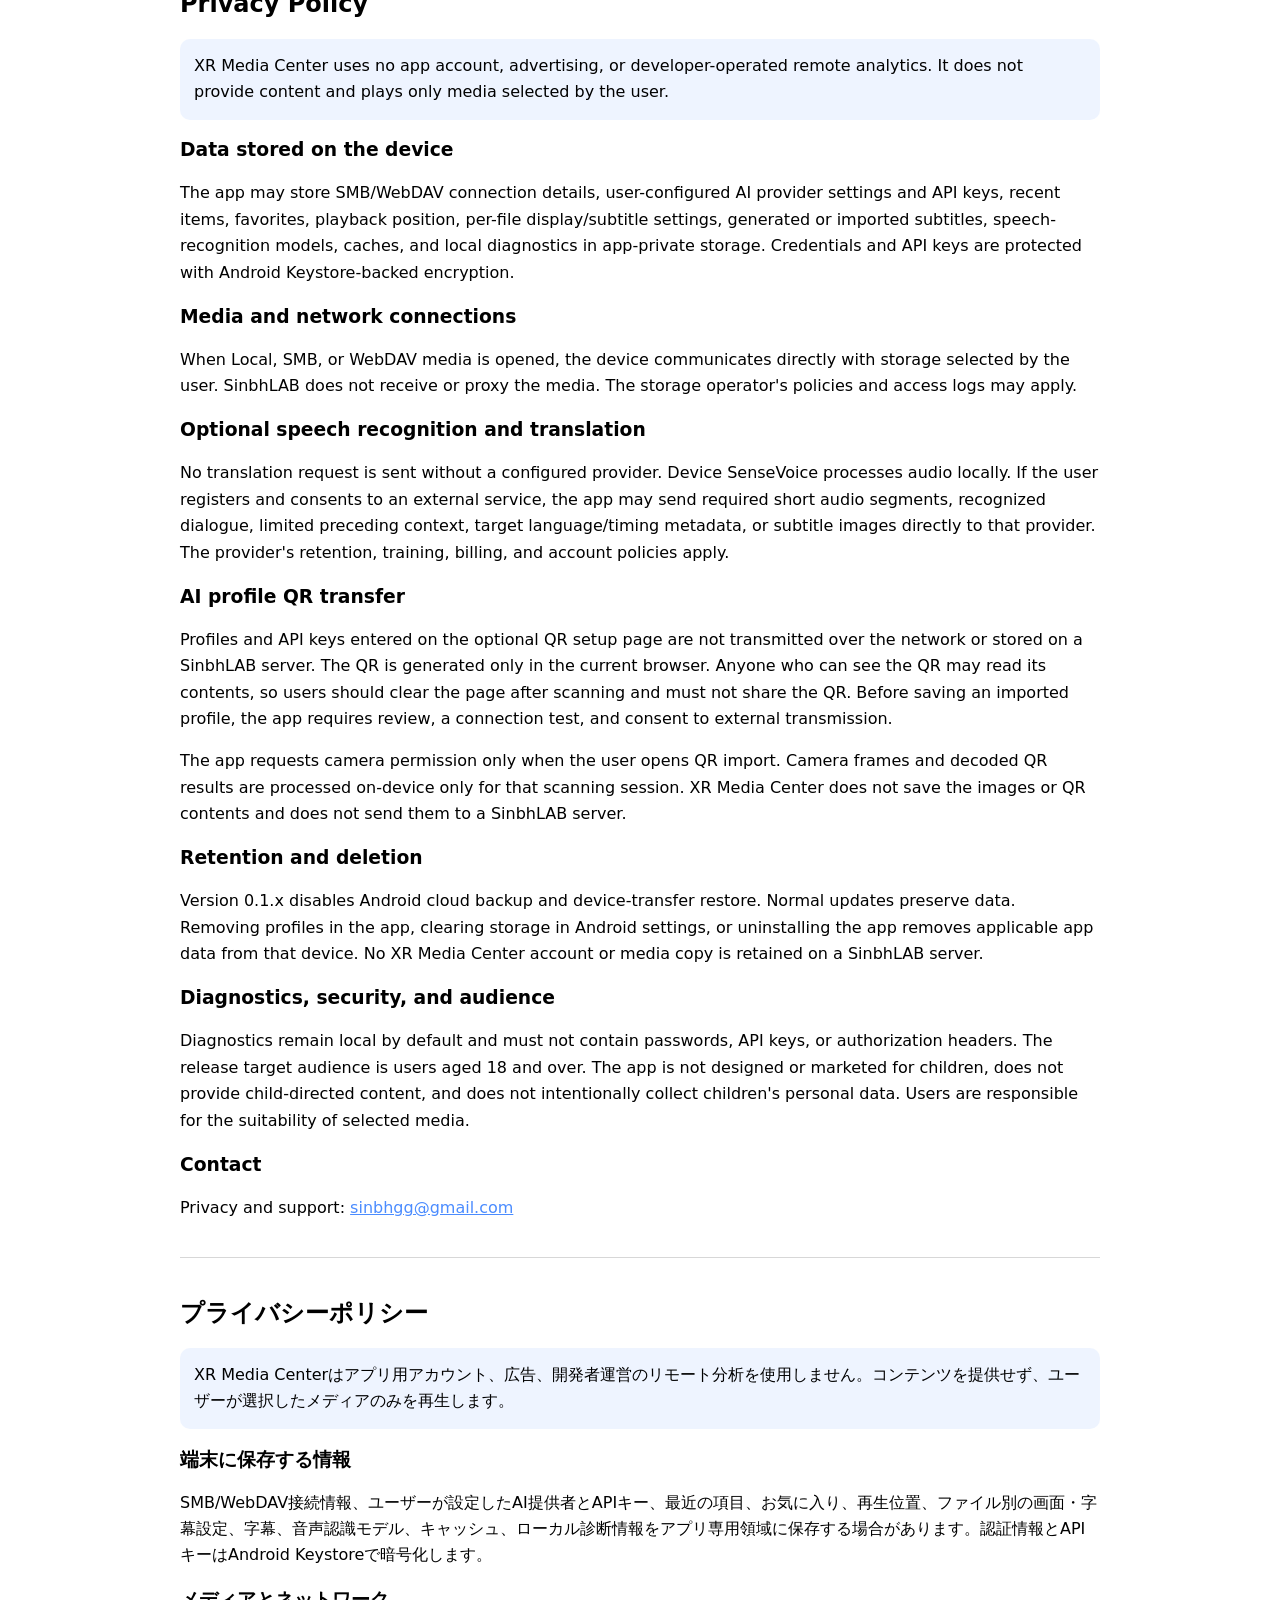
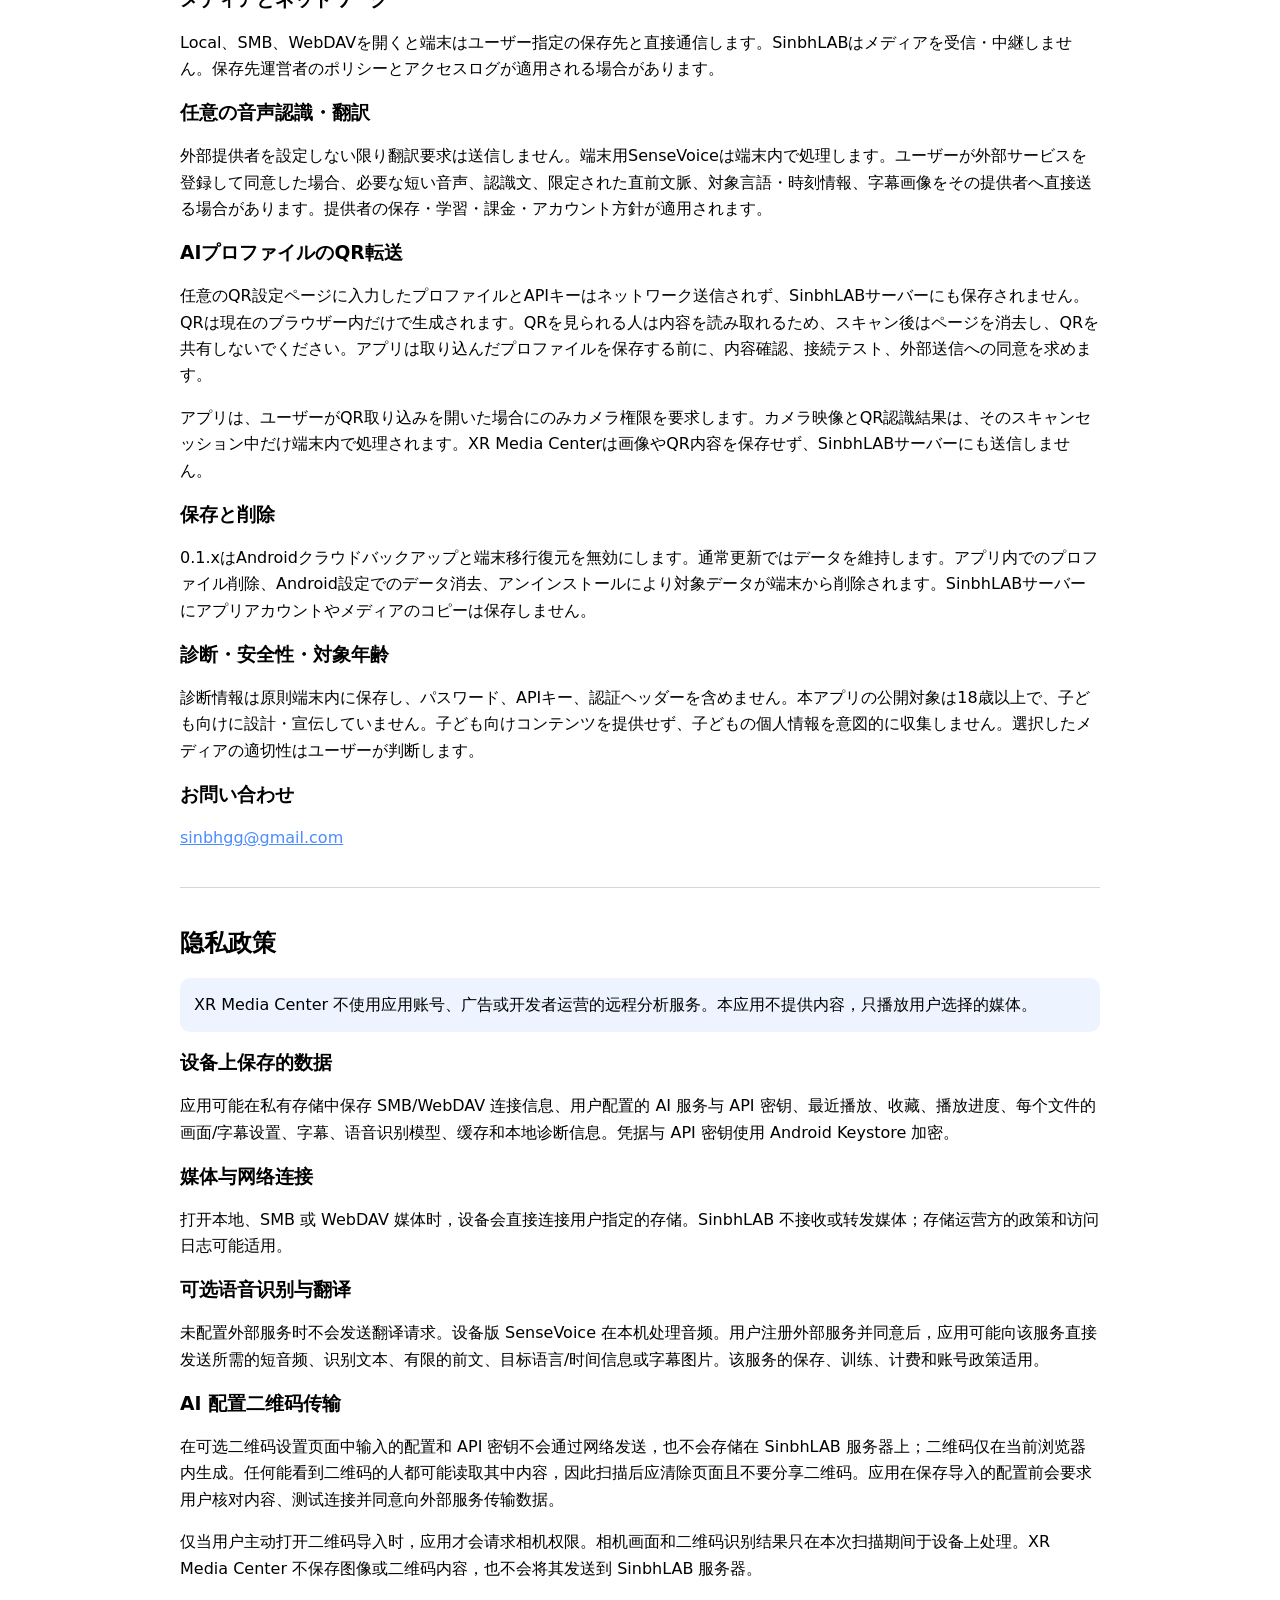
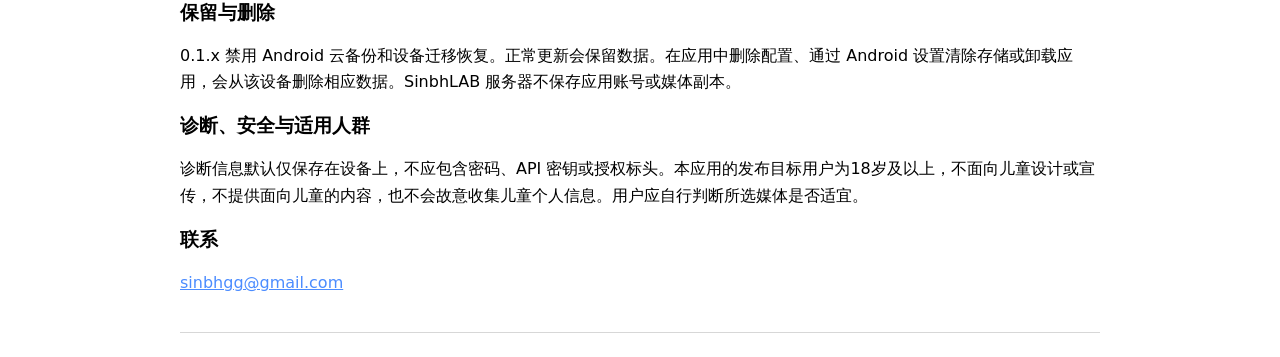
==== commit 385c02cb: "Disclose on-device QR camera processing" ====
--- a/index.html
+++ b/index.html
@@ -24,7 +24,7 @@
   <nav>
     <a href="#ko">한국어</a><a href="#en">English</a><a href="#ja">日本語</a><a href="#zh">简体中文</a>
   </nav>
-  <p class="notice"><a href="profile-setup/">AI profile QR setup / AI 프로필 QR 만들기</a></p>
+  <p class="notice"><a href="profile-setup/index.html">AI profile QR setup / AI 프로필 QR 만들기</a></p>
 </header>
 
 <section id="ko" lang="ko">
@@ -38,6 +38,7 @@
   <p>외부 공급자를 설정하지 않으면 번역 요청을 전송하지 않습니다. 기기용 SenseVoice를 선택하면 음성을 기기에서 처리합니다. 사용자가 외부 서비스를 직접 등록하고 동의한 경우, 선택한 기능에 필요한 짧은 오디오 조각, 인식된 대사, 제한된 이전 문맥, 대상 언어·시간정보 또는 자막 이미지를 해당 공급자에게 직접 전송할 수 있습니다. 공급자의 보관·학습·결제·계정 정책이 적용됩니다.</p>
   <h3>AI 프로필 QR 전송</h3>
   <p>선택형 QR 설정 페이지에 입력한 프로필과 API 키는 네트워크로 전송되거나 SinbhLAB 서버에 저장되지 않으며, 현재 브라우저 안에서 QR로만 만들어집니다. QR을 볼 수 있는 사람은 그 내용을 읽을 수 있으므로 사용자는 스캔 뒤 페이지를 지우고 QR을 공유하지 않아야 합니다. 앱은 스캔된 프로필을 저장하기 전에 내용 확인, 연결 시험 및 외부 전송 동의를 요구합니다.</p>
+  <p>앱은 사용자가 QR 가져오기를 직접 열었을 때만 카메라 권한을 요청합니다. 카메라 영상과 QR 인식 결과는 기기 안에서 해당 인식 세션 동안만 처리되며, XR Media Center가 이미지나 QR 내용을 저장하거나 SinbhLAB 서버로 전송하지 않습니다.</p>
   <h3>보관과 삭제</h3>
   <p>0.1.x는 Android 클라우드 백업과 기기 이전 복원을 사용하지 않습니다. 정상 업데이트는 데이터를 유지하지만, 앱 내에서 프로필을 삭제하거나 Android 설정에서 저장공간을 지우거나 앱을 제거하면 해당 기기의 앱 데이터가 삭제됩니다. SinbhLAB 서버에 앱 계정이나 미디어 사본은 보관되지 않습니다.</p>
   <h3>진단, 보안과 대상 연령</h3>
@@ -56,6 +57,7 @@
   <p>No translation request is sent without a configured provider. Device SenseVoice processes audio locally. If the user registers and consents to an external service, the app may send required short audio segments, recognized dialogue, limited preceding context, target language/timing metadata, or subtitle images directly to that provider. The provider's retention, training, billing, and account policies apply.</p>
   <h3>AI profile QR transfer</h3>
   <p>Profiles and API keys entered on the optional QR setup page are not transmitted over the network or stored on a SinbhLAB server. The QR is generated only in the current browser. Anyone who can see the QR may read its contents, so users should clear the page after scanning and must not share the QR. Before saving an imported profile, the app requires review, a connection test, and consent to external transmission.</p>
+  <p>The app requests camera permission only when the user opens QR import. Camera frames and decoded QR results are processed on-device only for that scanning session. XR Media Center does not save the images or QR contents and does not send them to a SinbhLAB server.</p>
   <h3>Retention and deletion</h3>
   <p>Version 0.1.x disables Android cloud backup and device-transfer restore. Normal updates preserve data. Removing profiles in the app, clearing storage in Android settings, or uninstalling the app removes applicable app data from that device. No XR Media Center account or media copy is retained on a SinbhLAB server.</p>
   <h3>Diagnostics, security, and audience</h3>
@@ -74,6 +76,7 @@
   <p>外部提供者を設定しない限り翻訳要求は送信しません。端末用SenseVoiceは端末内で処理します。ユーザーが外部サービスを登録して同意した場合、必要な短い音声、認識文、限定された直前文脈、対象言語・時刻情報、字幕画像をその提供者へ直接送る場合があります。提供者の保存・学習・課金・アカウント方針が適用されます。</p>
   <h3>AIプロファイルのQR転送</h3>
   <p>任意のQR設定ページに入力したプロファイルとAPIキーはネットワーク送信されず、SinbhLABサーバーにも保存されません。QRは現在のブラウザー内だけで生成されます。QRを見られる人は内容を読み取れるため、スキャン後はページを消去し、QRを共有しないでください。アプリは取り込んだプロファイルを保存する前に、内容確認、接続テスト、外部送信への同意を求めます。</p>
+  <p>アプリは、ユーザーがQR取り込みを開いた場合にのみカメラ権限を要求します。カメラ映像とQR認識結果は、そのスキャンセッション中だけ端末内で処理されます。XR Media Centerは画像やQR内容を保存せず、SinbhLABサーバーにも送信しません。</p>
   <h3>保存と削除</h3>
   <p>0.1.xはAndroidクラウドバックアップと端末移行復元を無効にします。通常更新ではデータを維持します。アプリ内でのプロファイル削除、Android設定でのデータ消去、アンインストールにより対象データが端末から削除されます。SinbhLABサーバーにアプリアカウントやメディアのコピーは保存しません。</p>
   <h3>診断・安全性・対象年齢</h3>
@@ -92,6 +95,7 @@
   <p>未配置外部服务时不会发送翻译请求。设备版 SenseVoice 在本机处理音频。用户注册外部服务并同意后，应用可能向该服务直接发送所需的短音频、识别文本、有限的前文、目标语言/时间信息或字幕图片。该服务的保存、训练、计费和账号政策适用。</p>
   <h3>AI 配置二维码传输</h3>
   <p>在可选二维码设置页面中输入的配置和 API 密钥不会通过网络发送，也不会存储在 SinbhLAB 服务器上；二维码仅在当前浏览器内生成。任何能看到二维码的人都可能读取其中内容，因此扫描后应清除页面且不要分享二维码。应用在保存导入的配置前会要求用户核对内容、测试连接并同意向外部服务传输数据。</p>
+  <p>仅当用户主动打开二维码导入时，应用才会请求相机权限。相机画面和二维码识别结果只在本次扫描期间于设备上处理。XR Media Center 不保存图像或二维码内容，也不会将其发送到 SinbhLAB 服务器。</p>
   <h3>保留与删除</h3>
   <p>0.1.x 禁用 Android 云备份和设备迁移恢复。正常更新会保留数据。在应用中删除配置、通过 Android 设置清除存储或卸载应用，会从该设备删除相应数据。SinbhLAB 服务器不保存应用账号或媒体副本。</p>
   <h3>诊断、安全与适用人群</h3>
